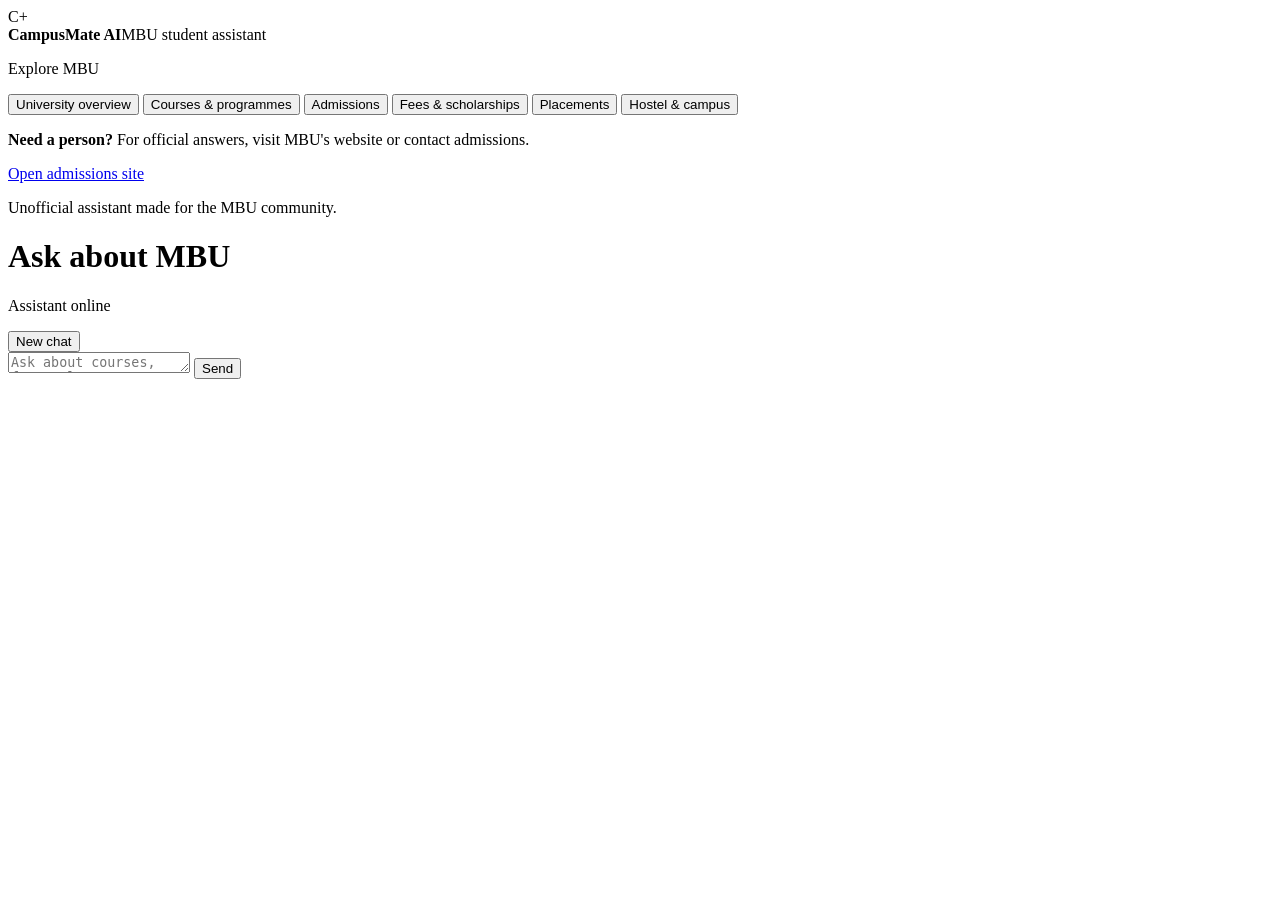
==== static/index.html @ dc2f21da "Rename index.html to static/index.html" ====
<!doctype html>
<html lang="en">
<head>
<meta charset="utf-8">
<meta name="viewport" content="width=device-width, initial-scale=1">
<title>CampusMate AI · MBU Student Assistant</title>
<link rel="preconnect" href="https://fonts.googleapis.com">
<link href="https://fonts.googleapis.com/css2?family=Public+Sans:wght@400;500;600;700&display=swap" rel="stylesheet">
<link rel="stylesheet" href="style.css">
</head>
<body>
<div class="app">
  <aside class="side">
    <div class="brand">
      <div class="logo" aria-hidden="true">C+</div>
      <div><strong>CampusMate AI</strong><span>MBU student assistant</span></div>
    </div>
    <nav id="quick" aria-label="Quick questions">
      <p class="group">Explore MBU</p>
      <button data-q="Give me an overview of Mohan Babu University.">University overview</button>
      <button data-q="What courses and programmes does MBU offer?">Courses &amp; programmes</button>
      <button data-q="How do I apply for admission to MBU?">Admissions</button>
      <button data-q="What are the fees and scholarships at MBU?">Fees &amp; scholarships</button>
      <button data-q="What verified information is available about placements at MBU?">Placements</button>
      <button data-q="Tell me about hostel and campus facilities at MBU.">Hostel &amp; campus</button>
    </nav>
    <div class="human">
      <p><strong>Need a person?</strong> For official answers, visit MBU's website or contact admissions.</p>
      <a href="https://admissions.mbu.asia/" target="_blank" rel="noopener noreferrer">Open admissions site</a>
    </div>
    <p class="foot">Unofficial assistant made for the MBU community.</p>
  </aside>

  <main class="main">
    <header class="top">
      <div><h1>Ask about MBU</h1><p><span class="dot"></span>Assistant online</p></div>
      <button id="newchat" type="button">New chat</button>
    </header>
    <section id="log" class="log" aria-live="polite"></section>
    <form id="composer" class="composer">
      <textarea id="question" rows="1" placeholder="Ask about courses, fees, placements…" aria-label="Your question"></textarea>
      <button id="send" type="submit">Send</button>
    </form>
  </main>
</div>
<script src="app.js"></script>
</body>
</html>
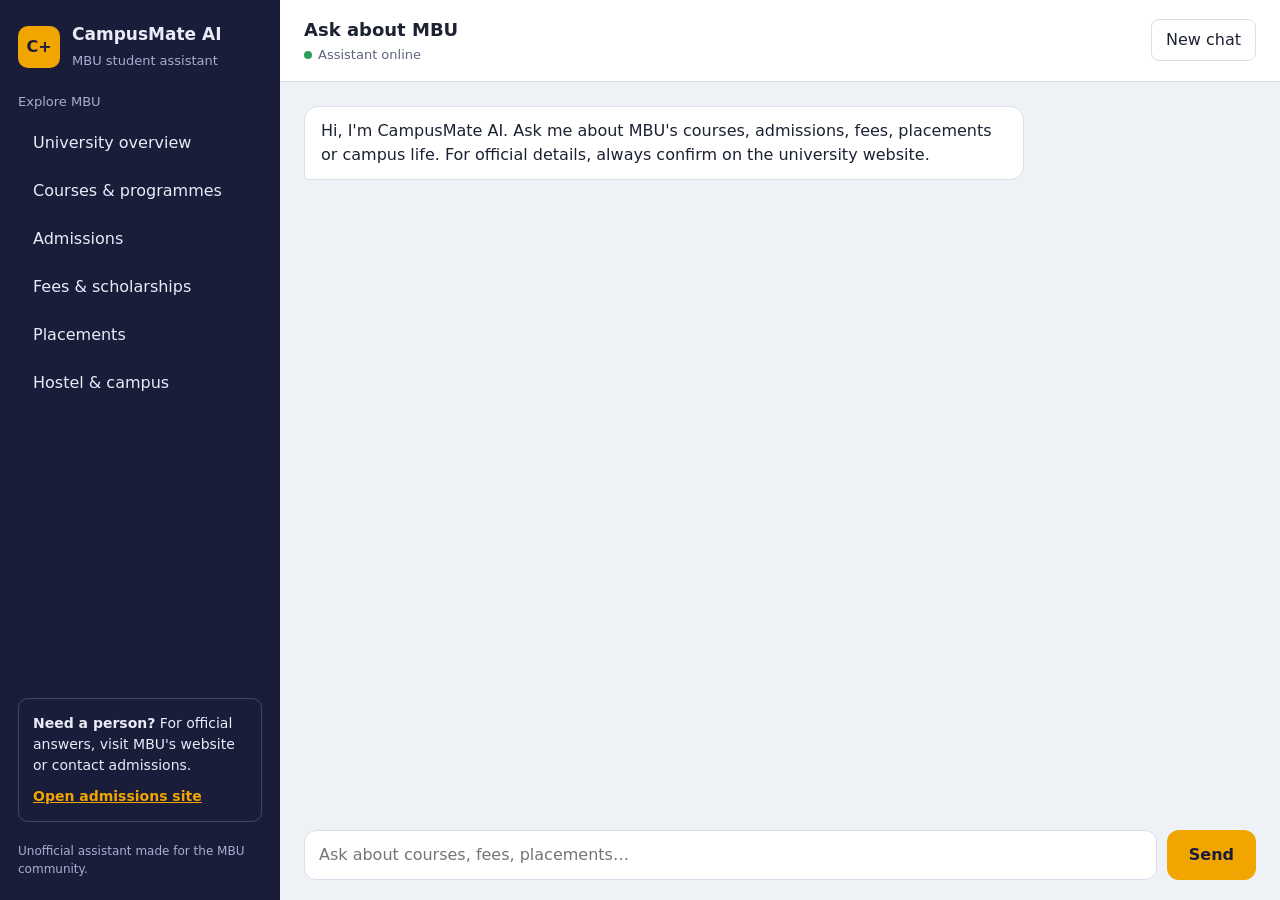
==== commit a4237b85: "this is my first" ====
--- a/static/index.html
+++ b/static/index.html
@@ -3,9 +3,9 @@
 <head>
 <meta charset="utf-8">
 <meta name="viewport" content="width=device-width, initial-scale=1">
+<meta name="theme-color" content="#1a1d3a">
+<meta name="description" content="CampusMate AI is a fast MBU student assistant for course, admissions, fees, placements, and hostel information.">
 <title>CampusMate AI · MBU Student Assistant</title>
-<link rel="preconnect" href="https://fonts.googleapis.com">
-<link href="https://fonts.googleapis.com/css2?family=Public+Sans:wght@400;500;600;700&display=swap" rel="stylesheet">
 <link rel="stylesheet" href="style.css">
 </head>
 <body>
--- a/static/style.css
+++ b/static/style.css
@@ -0,0 +1,144 @@
+:root {
+  --ink: #1a1d3a;
+  --side: #1a1d3a;
+  --accent: #f0a500;
+  --bg: #eef1f6;
+  --card: #fff;
+  --line: #d9deea;
+  --text: #1d2233;
+  --muted: #5d6580;
+  --err: #b3261e;
+  color-scheme: light;
+}
+
+@media (prefers-color-scheme: dark) {
+  :root {
+    --bg: #12141f;
+    --card: #1c2030;
+    --line: #2c3248;
+    --text: #e8eaf3;
+    --muted: #9aa2bd;
+    --err: #ff8a80;
+  }
+}
+
+* { box-sizing: border-box; }
+html, body { height: 100%; margin: 0; }
+body {
+  font-family: system-ui, -apple-system, "Segoe UI", sans-serif;
+  background: var(--bg);
+  color: var(--text);
+  line-height: 1.5;
+  -webkit-font-smoothing: antialiased;
+  text-rendering: optimizeLegibility;
+}
+
+.app {
+  display: grid;
+  grid-template-columns: 280px 1fr;
+  height: 100%;
+}
+
+.side {
+  background: var(--side);
+  color: #e9ebf7;
+  padding: 22px 18px;
+  display: flex;
+  flex-direction: column;
+  gap: 20px;
+  overflow: auto;
+}
+
+.brand { display: flex; gap: 12px; align-items: center; }
+.logo {
+  width: 42px; height: 42px; border-radius: 10px; background: var(--accent); color: var(--ink);
+  font-weight: 700; display: grid; place-items: center;
+}
+.brand strong { display: block; font-size: 17px; }
+.brand span { font-size: 13px; color: #a9aed0; }
+.group { margin: 0 0 6px; font-size: 13px; color: #a9aed0; }
+#quick { display: flex; flex-direction: column; gap: 4px; }
+#quick button {
+  text-align: left; background: transparent; border: 0; color: inherit; font: inherit;
+  padding: 10px 12px; border-radius: 8px; cursor: pointer; border-left: 3px solid transparent;
+  transition: background 0.15s ease, border-color 0.15s ease;
+}
+#quick button:hover:not(:disabled) {
+  background: rgba(255,255,255,.08); border-left-color: var(--accent);
+}
+#quick button:disabled { opacity: 0.5; cursor: not-allowed; }
+.human { margin-top: auto; padding: 14px; border: 1px solid rgba(255,255,255,.18); border-radius: 10px; font-size: 14px; }
+.human p { margin: 0 0 10px; }
+.human a { color: var(--accent); font-weight: 600; }
+.foot { margin: 0; font-size: 12px; color: #a9aed0; }
+
+.main { display: flex; flex-direction: column; min-width: 0; height: 100%; }
+.top {
+  display: flex; justify-content: space-between; align-items: center; padding: 16px 24px;
+  background: var(--card); border-bottom: 1px solid var(--line);
+}
+.top h1 { margin: 0; font-size: 18px; }
+.top p { margin: 2px 0 0; font-size: 13px; color: var(--muted); }
+.dot {
+  display: inline-block; width: 8px; height: 8px; border-radius: 50%; background: #2e9e5b;
+  margin-right: 6px;
+}
+#newchat {
+  font: inherit; background: transparent; border: 1px solid var(--line); color: var(--text);
+  padding: 8px 14px; border-radius: 8px; cursor: pointer;
+}
+#newchat:hover { border-color: var(--accent); }
+
+.log { flex: 1; overflow-y: auto; padding: 24px; display: flex; flex-direction: column; gap: 14px; }
+.msg {
+  max-width: min(720px, 88%); padding: 12px 16px; border-radius: 14px; overflow-wrap: anywhere;
+}
+.msg p { margin: 0 0 8px; }
+.msg p:last-child { margin: 0; }
+.msg ul { margin: 4px 0 8px; padding-left: 20px; }
+.msg a { color: inherit; text-decoration: underline; }
+.msg.bot {
+  background: var(--card); border: 1px solid var(--line); align-self: flex-start;
+  border-bottom-left-radius: 4px;
+}
+.msg.user {
+  background: var(--ink); color: #fff; align-self: flex-end; border-bottom-right-radius: 4px;
+  white-space: pre-wrap;
+}
+@media (prefers-color-scheme: dark) { .msg.user { background: #34407a; } }
+.msg.error {
+  background: transparent; border: 1px solid var(--err); color: var(--err); align-self: flex-start;
+}
+
+.typing { display: inline-flex; gap: 4px; align-items: center; height: 20px; }
+.typing i {
+  width: 7px; height: 7px; border-radius: 50%; background: var(--muted); animation: pulse 1s infinite;
+}
+.typing i:nth-child(2) { animation-delay: .15s; }
+.typing i:nth-child(3) { animation-delay: .3s; }
+@keyframes pulse { 0%, 60%, 100% { opacity: .3; } 30% { opacity: 1; } }
+
+.composer {
+  display: flex; gap: 10px; padding: 14px 24px 20px; background: var(--bg);
+}
+textarea {
+  flex: 1; font: inherit; color: var(--text); background: var(--card); border: 1px solid var(--line);
+  border-radius: 12px; padding: 12px 14px; resize: none; max-height: 128px; min-height: 48px;
+}
+#send {
+  font: inherit; font-weight: 600; background: var(--accent); color: #1a1d3a; border: 0;
+  border-radius: 12px; padding: 0 22px; cursor: pointer; min-width: 88px;
+}
+#send:disabled { opacity: 0.5; cursor: not-allowed; }
+:focus-visible { outline: 3px solid var(--accent); outline-offset: 2px; }
+
+@media (prefers-reduced-motion: reduce) { .typing i { animation: none; } }
+
+@media (max-width: 800px) {
+  .app { grid-template-columns: 1fr; grid-template-rows: auto 1fr; }
+  .side { flex-direction: row; flex-wrap: wrap; padding: 12px; gap: 10px; }
+  .brand span, .group, .human, .foot { display: none; }
+  #quick { flex-direction: row; overflow-x: auto; width: 100%; }
+  #quick button { white-space: nowrap; border: 1px solid rgba(255,255,255,.2); }
+  .log, .composer { padding-left: 14px; padding-right: 14px; }
+}
